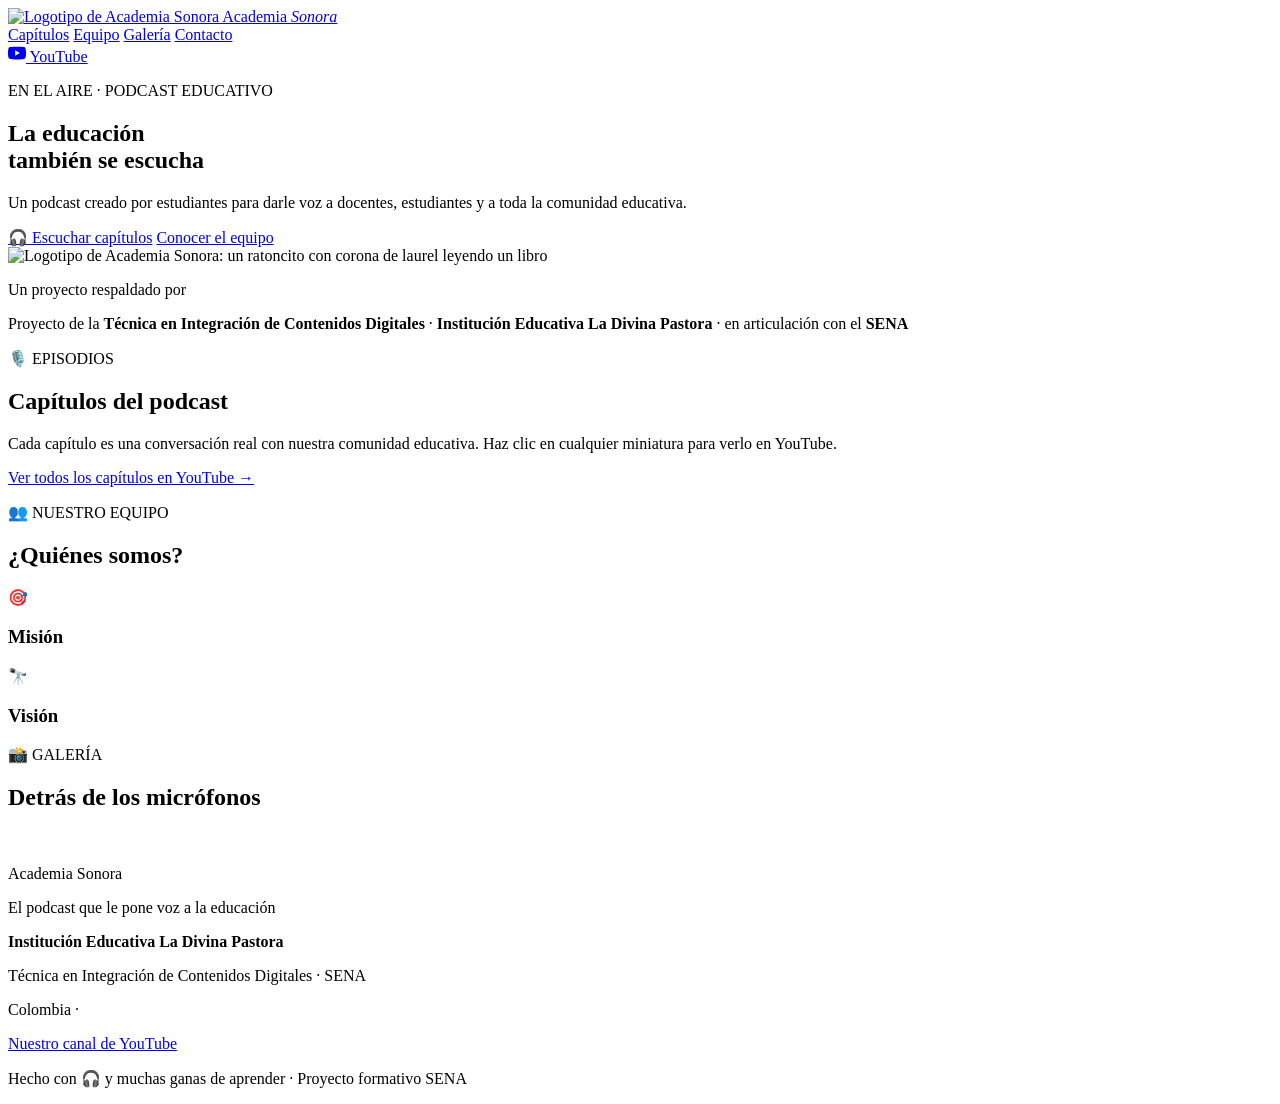
==== index.html @ 05c240a2 "Add files via upload" ====
<!DOCTYPE html>
<html lang="es">
<head>
  <meta charset="UTF-8">
  <meta name="viewport" content="width=device-width, initial-scale=1.0">
  <title>Academia Sonora — El podcast que le pone voz a la educación</title>
  <meta name="description" content="Academia Sonora es un podcast educativo creado por estudiantes de la Técnica en Integración de Contenidos Digitales (SENA) en la Institución Educativa La Divina Pastora. Entrevistas a docentes, estudiantes y comunidad educativa.">
  <meta name="keywords" content="podcast educativo, Academia Sonora, SENA, La Divina Pastora, educación, entrevistas, contenidos digitales">
  <meta name="author" content="Academia Sonora">
  <meta property="og:title" content="Academia Sonora — Podcast Educativo">
  <meta property="og:description" content="El podcast que le pone voz a la educación. Entrevistas a docentes, estudiantes y comunidad educativa.">
  <meta property="og:image" content="img/logos/logo-academia-sonora.jpeg">
  <meta property="og:type" content="website">
  <link rel="icon" type="image/jpeg" href="img/logos/logo-academia-sonora.jpeg">
  <link rel="preconnect" href="https://fonts.googleapis.com">
  <link rel="preconnect" href="https://fonts.gstatic.com" crossorigin>
  <link href="https://fonts.googleapis.com/css2?family=Fraunces:opsz,wght@9..144,500;9..144,700;9..144,900&family=Sora:wght@300;400;600;700&display=swap" rel="stylesheet">
  <link rel="stylesheet" href="css/styles.css">
</head>
<body>

  <!-- ===== BARRA DE NAVEGACIÓN ===== -->
  <header class="nav" id="inicio">
    <div class="nav__inner">
      <a class="nav__brand" href="#inicio">
        <img src="img/logos/logo-academia-sonora.jpeg" alt="Logotipo de Academia Sonora" class="nav__logo">
        <span class="nav__name">Academia <em>Sonora</em></span>
      </a>
      <nav class="nav__links" aria-label="Navegación principal">
        <a href="#capitulos">Capítulos</a>
        <a href="#equipo">Equipo</a>
        <a href="#galeria">Galería</a>
        <a href="#contacto">Contacto</a>
      </nav>
      <a class="btn btn--youtube" id="btn-youtube-nav" href="#" target="_blank" rel="noopener">
        <svg viewBox="0 0 24 24" width="18" height="18" aria-hidden="true"><path fill="currentColor" d="M23.5 6.2a3 3 0 0 0-2.1-2.1C19.5 3.5 12 3.5 12 3.5s-7.5 0-9.4.6A3 3 0 0 0 .5 6.2 31 31 0 0 0 0 12a31 31 0 0 0 .5 5.8 3 3 0 0 0 2.1 2.1c1.9.6 9.4.6 9.4.6s7.5 0 9.4-.6a3 3 0 0 0 2.1-2.1A31 31 0 0 0 24 12a31 31 0 0 0-.5-5.8zM9.5 15.6V8.4L15.8 12l-6.3 3.6z"/></svg>
        YouTube
      </a>
    </div>
  </header>

  <!-- ===== HERO / PORTADA ===== -->
  <section class="hero">
    <div class="hero__glow" aria-hidden="true"></div>
    <div class="hero__inner">
      <div class="hero__text">
        <p class="eyebrow"><span class="rec-dot" aria-hidden="true"></span> EN EL AIRE · PODCAST EDUCATIVO</p>
        <h1 class="hero__title">La educación<br>también <span class="hero__accent">se escucha</span></h1>
        <p class="hero__subtitle" id="hero-descripcion">
          Un podcast creado por estudiantes para darle voz a docentes, estudiantes y a toda la comunidad educativa.
        </p>
        <div class="hero__actions">
          <a class="btn btn--primary" href="#capitulos">🎧 Escuchar capítulos</a>
          <a class="btn btn--ghost" href="#equipo">Conocer el equipo</a>
        </div>
      </div>
      <div class="hero__logo-wrap">
        <div class="hero__ring" aria-hidden="true"></div>
        <img src="img/logos/logo-academia-sonora.jpeg" alt="Logotipo de Academia Sonora: un ratoncito con corona de laurel leyendo un libro" class="hero__logo">
      </div>
    </div>

    <!-- Firma visual: la onda sonora -->
    <div class="waveform" aria-hidden="true" id="waveform"></div>
  </section>

  <!-- ===== LOGOS INSTITUCIONALES ===== -->
  <section class="instituciones" aria-label="Instituciones que respaldan el proyecto">
    <p class="instituciones__label">Un proyecto respaldado por</p>
    <div class="instituciones__logos" id="logos-institucionales">
      <!-- Se cargan desde data/inicio.json. Sube los archivos a img/logos/ -->
    </div>
    <p class="instituciones__caption">
      Proyecto de la <strong>Técnica en Integración de Contenidos Digitales</strong> ·
      <strong>Institución Educativa La Divina Pastora</strong> · en articulación con el <strong>SENA</strong>
    </p>
  </section>

  <!-- ===== CAPÍTULOS ===== -->
  <section class="section" id="capitulos">
    <div class="section__head">
      <p class="eyebrow">🎙️ EPISODIOS</p>
      <h2 class="section__title">Capítulos del podcast</h2>
      <p class="section__lead">Cada capítulo es una conversación real con nuestra comunidad educativa. Haz clic en cualquier miniatura para verlo en YouTube.</p>
    </div>
    <div class="capitulos__grid" id="capitulos-grid">
      <!-- Tarjetas generadas desde data/capitulos.json -->
    </div>
    <div class="section__cta">
      <a class="btn btn--youtube btn--lg" id="btn-youtube-capitulos" href="#" target="_blank" rel="noopener">Ver todos los capítulos en YouTube →</a>
    </div>
  </section>

  <div class="divider" aria-hidden="true"></div>

  <!-- ===== EQUIPO ===== -->
  <section class="section" id="equipo">
    <div class="section__head">
      <p class="eyebrow">👥 NUESTRO EQUIPO</p>
      <h2 class="section__title">¿Quiénes somos?</h2>
      <p class="section__lead" id="quienes-somos-texto"></p>
    </div>

    <div class="mv__grid">
      <article class="mv__card">
        <div class="mv__icon" aria-hidden="true">🎯</div>
        <h3>Misión</h3>
        <p id="mision-texto"></p>
      </article>
      <article class="mv__card">
        <div class="mv__icon" aria-hidden="true">🔭</div>
        <h3>Visión</h3>
        <p id="vision-texto"></p>
      </article>
    </div>

    <div class="integrantes__grid" id="integrantes-grid">
      <!-- Tarjetas generadas desde data/equipo.json -->
    </div>
  </section>

  <div class="divider" aria-hidden="true"></div>

  <!-- ===== GALERÍA ===== -->
  <section class="section" id="galeria">
    <div class="section__head">
      <p class="eyebrow">📸 GALERÍA</p>
      <h2 class="section__title">Detrás de los micrófonos</h2>
      <p class="section__lead" id="galeria-descripcion"></p>
    </div>
    <div class="galeria__grid" id="galeria-grid">
      <!-- Fotos generadas desde data/galeria.json -->
    </div>
  </section>

  <!-- ===== PIE DE PÁGINA ===== -->
  <footer class="footer" id="contacto">
    <div class="footer__wave" aria-hidden="true"></div>
    <div class="footer__inner">
      <div class="footer__brand">
        <img src="img/logos/logo-academia-sonora.jpeg" alt="" class="footer__logo">
        <div>
          <p class="footer__name">Academia Sonora</p>
          <p class="footer__slogan">El podcast que le pone voz a la educación</p>
        </div>
      </div>
      <div class="footer__info">
        <p><strong>Institución Educativa La Divina Pastora</strong></p>
        <p>Técnica en Integración de Contenidos Digitales · SENA</p>
        <p>Colombia · <span id="anio-actual"></span></p>
      </div>
      <div class="footer__social">
        <a class="btn btn--youtube" id="btn-youtube-footer" href="#" target="_blank" rel="noopener">Nuestro canal de YouTube</a>
      </div>
    </div>
    <p class="footer__credits">Hecho con 🎧 y muchas ganas de aprender · Proyecto formativo SENA</p>
  </footer>

  <script src="js/main.js"></script>
</body>
</html>
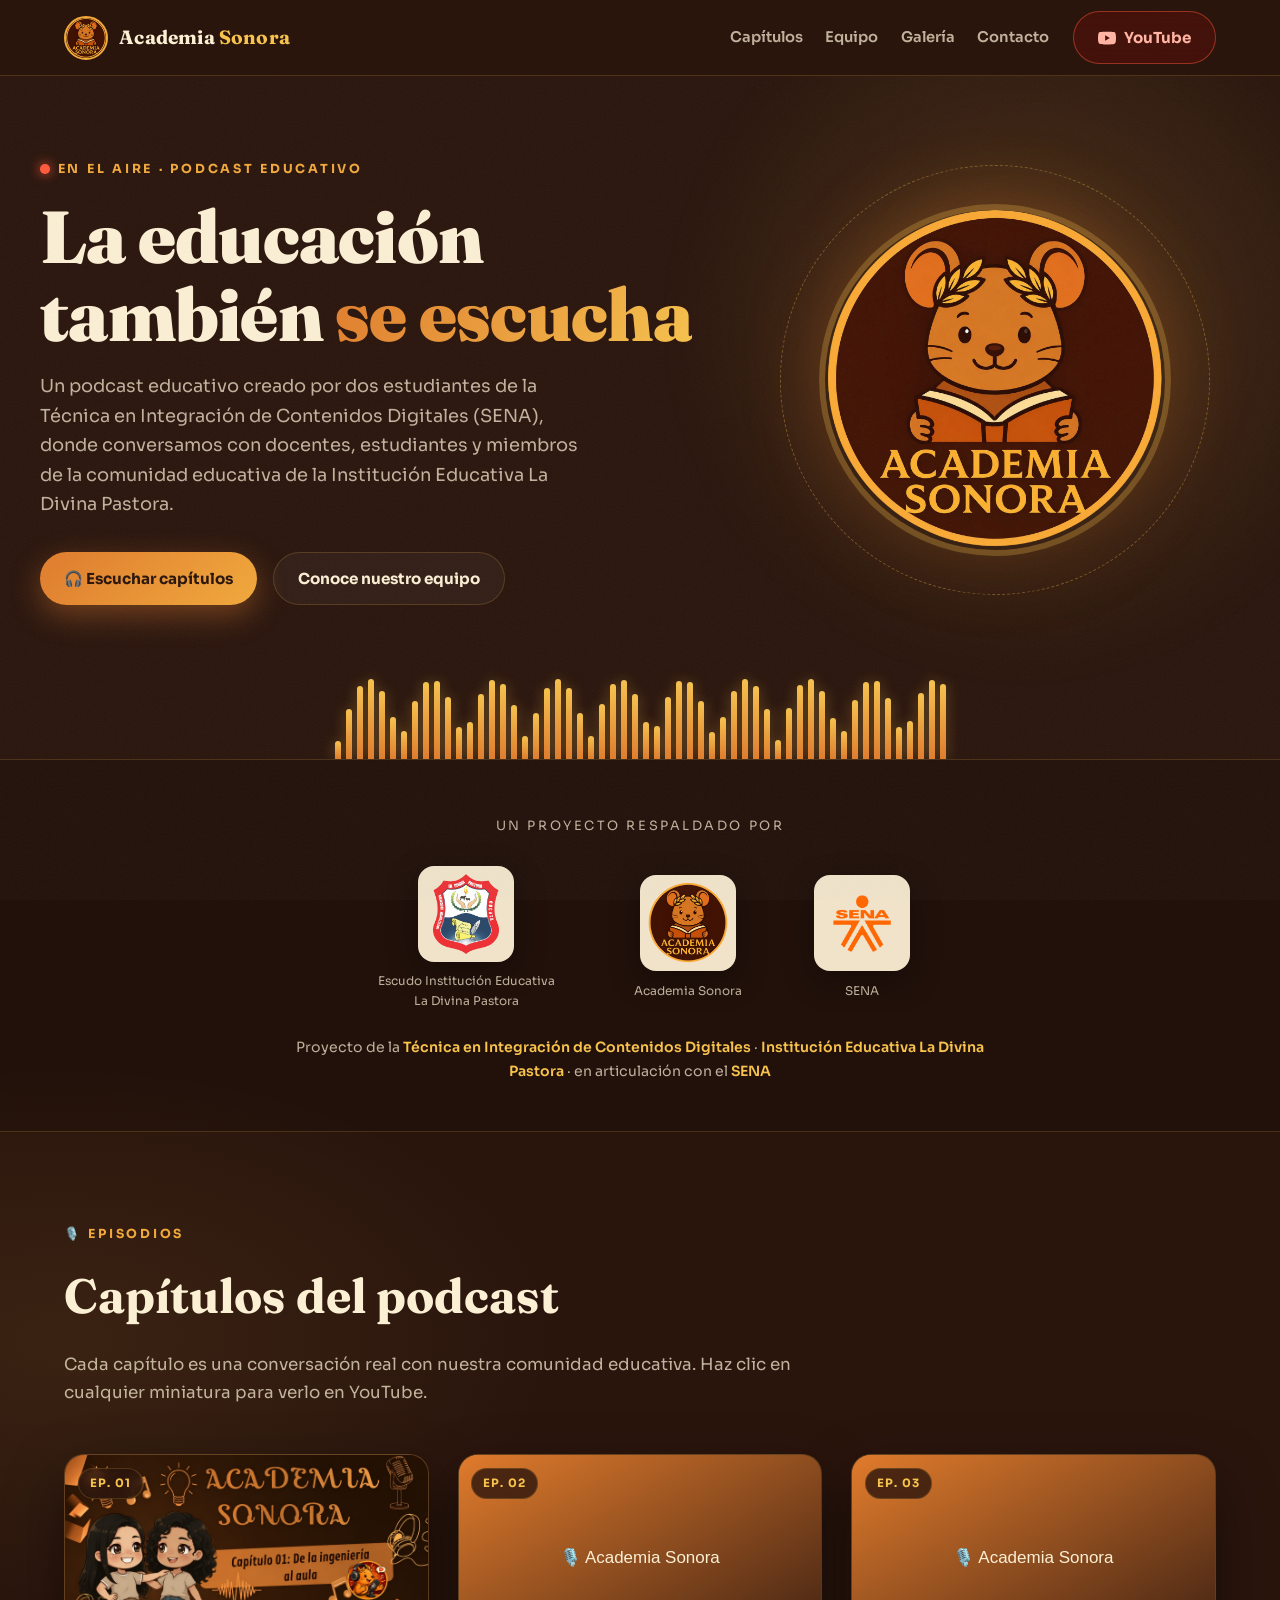
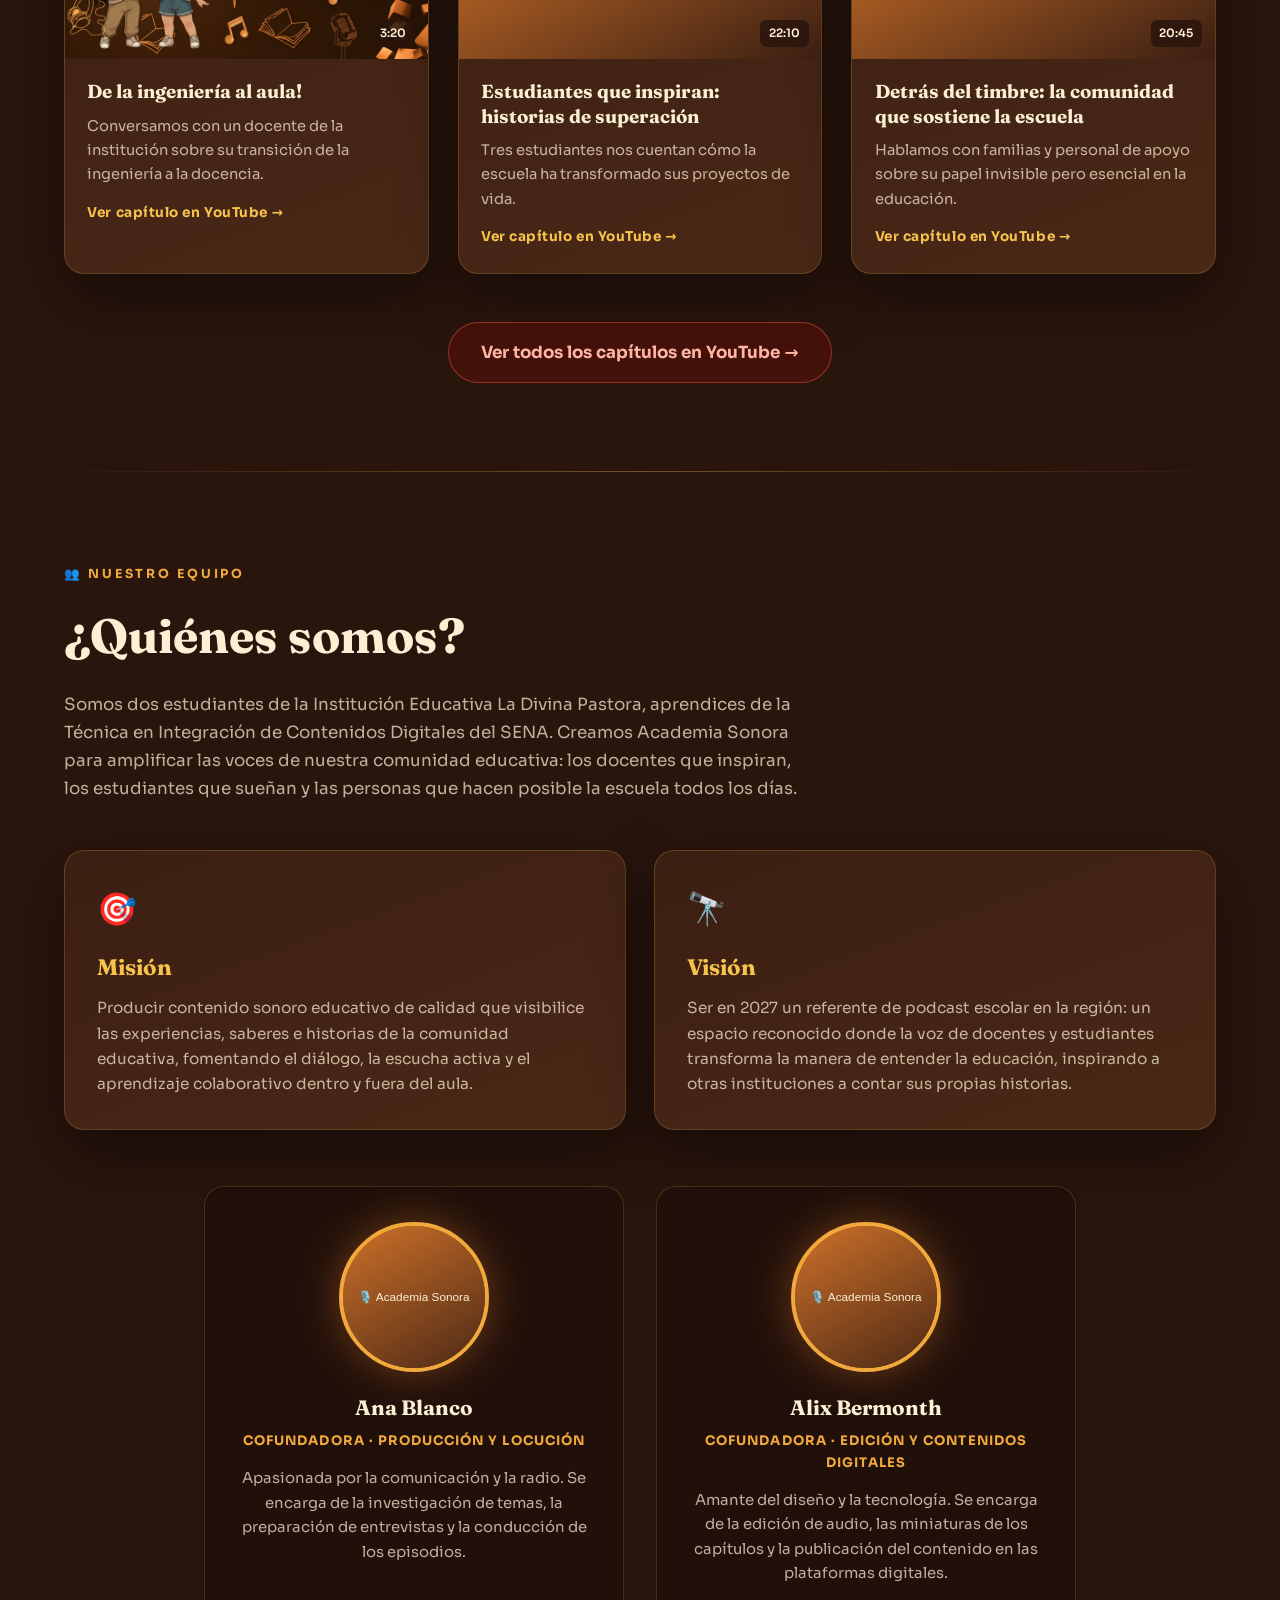
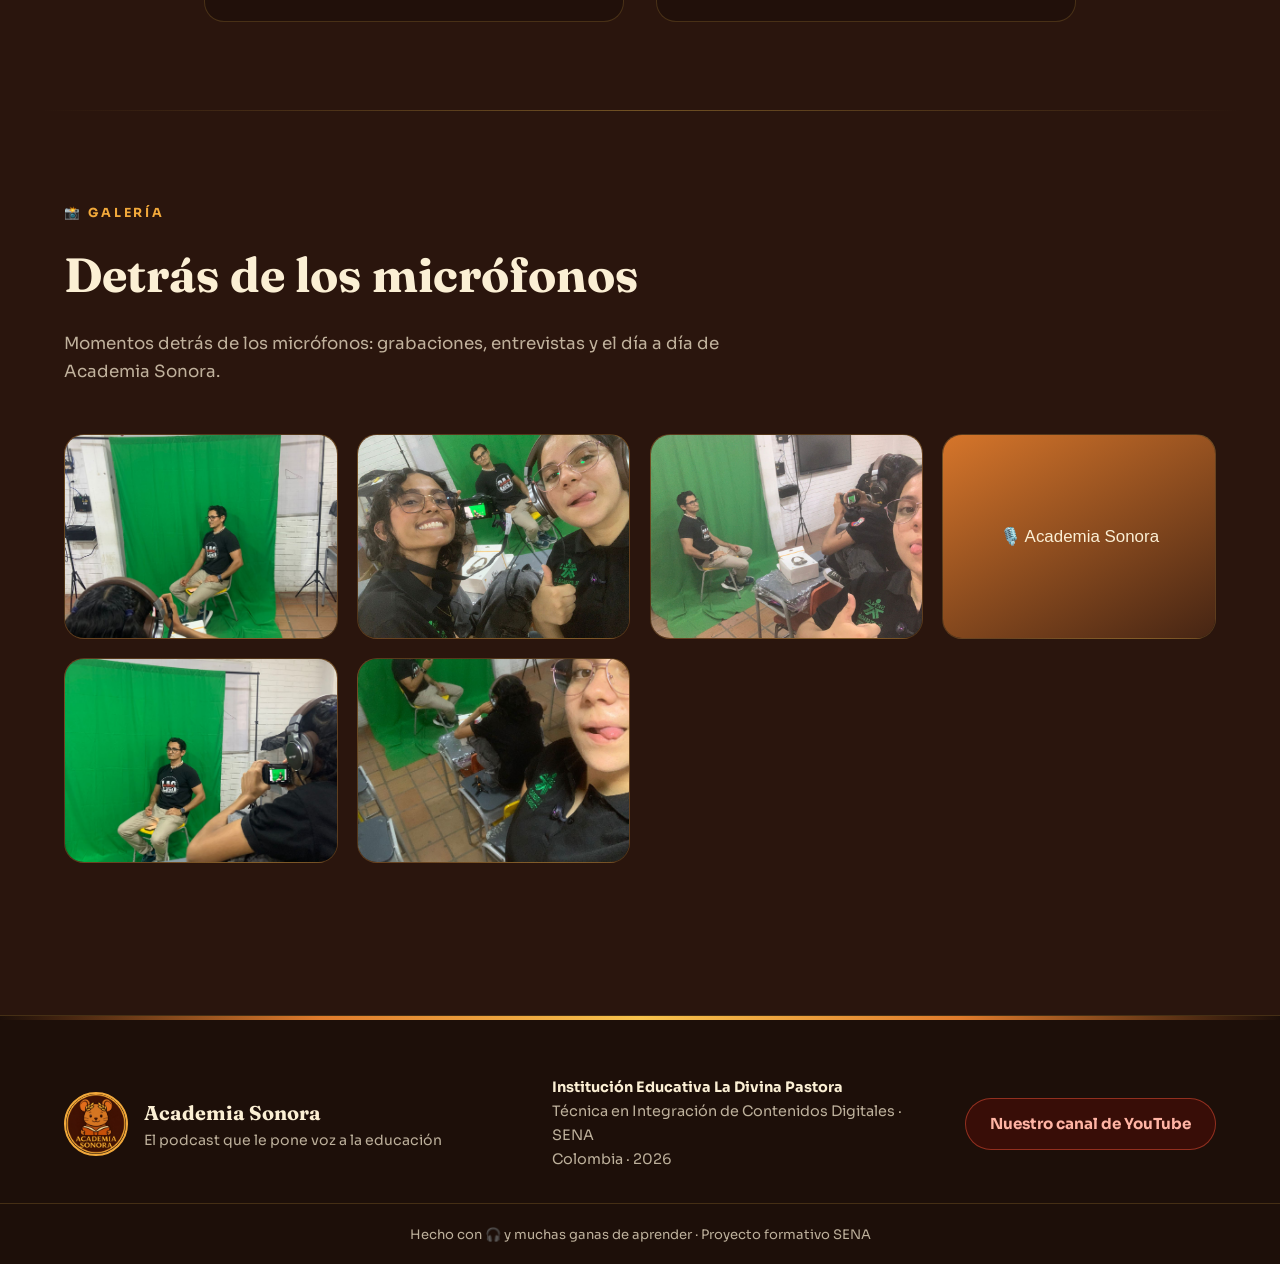
==== commit 2689d71b: "Cambia texto del botón a 'Conoce nuestro equipo'" ====
--- a/index.html
+++ b/index.html
@@ -51,7 +51,7 @@
         </p>
         <div class="hero__actions">
           <a class="btn btn--primary" href="#capitulos">🎧 Escuchar capítulos</a>
-          <a class="btn btn--ghost" href="#equipo">Conocer el equipo</a>
+          <a class="btn btn--ghost" href="#equipo">Conoce nuestro equipo</a>
         </div>
       </div>
       <div class="hero__logo-wrap">
--- a/css/styles.css
+++ b/css/styles.css
@@ -0,0 +1,662 @@
+/* ============================================================
+   ACADEMIA SONORA — Hoja de estilos
+   Paleta derivada del logotipo:
+   --tinta      #2A150D  (chocolate profundo, fondo)
+   --cacao      #3B1F12  (chocolate medio, tarjetas)
+   --naranja    #E07B2C  (naranja cálido, acentos)
+   --ambar      #F2A93B  (ámbar dorado, títulos)
+   --oro        #F7C34D  (oro claro, brillos)
+   --crema      #FBEFD4  (crema, texto principal)
+   ============================================================ */
+
+:root {
+  --tinta:   #2a150d;
+  --cacao:   #3b1f12;
+  --cacao-2: #4a2817;
+  --naranja: #e07b2c;
+  --ambar:   #f2a93b;
+  --oro:     #f7c34d;
+  --crema:   #fbefd4;
+  --crema-70: rgba(251, 239, 212, .72);
+  --borde:   rgba(247, 195, 77, .18);
+  --sombra:  0 24px 60px rgba(0, 0, 0, .45);
+  --radio:   1.25rem;
+  --fuente-display: "Fraunces", Georgia, serif;
+  --fuente-cuerpo:  "Sora", system-ui, sans-serif;
+}
+
+* { margin: 0; padding: 0; box-sizing: border-box; }
+
+html { scroll-behavior: smooth; }
+
+body {
+  font-family: var(--fuente-cuerpo);
+  background:
+    radial-gradient(1200px 600px at 80% -10%, rgba(224, 123, 44, .18), transparent 60%),
+    radial-gradient(900px 500px at 5% 30%, rgba(247, 195, 77, .08), transparent 55%),
+    var(--tinta);
+  color: var(--crema);
+  line-height: 1.65;
+  overflow-x: hidden;
+}
+
+/* Textura de grano sutil (hiperrealismo cálido) */
+body::before {
+  content: "";
+  position: fixed; inset: 0;
+  pointer-events: none;
+  z-index: 1;
+  opacity: .05;
+  background-image: url("data:image/svg+xml,%3Csvg xmlns='http://www.w3.org/2000/svg' width='140' height='140'%3E%3Cfilter id='n'%3E%3CfeTurbulence type='fractalNoise' baseFrequency='0.9' numOctaves='2'/%3E%3C/filter%3E%3Crect width='140' height='140' filter='url(%23n)' opacity='1'/%3E%3C/svg%3E");
+}
+
+img { max-width: 100%; display: block; }
+
+a { color: var(--oro); }
+
+:focus-visible {
+  outline: 3px solid var(--oro);
+  outline-offset: 3px;
+  border-radius: .4rem;
+}
+
+/* ===== Utilidades ===== */
+.eyebrow {
+  font-size: .78rem;
+  font-weight: 700;
+  letter-spacing: .22em;
+  color: var(--ambar);
+  text-transform: uppercase;
+  display: inline-flex;
+  align-items: center;
+  gap: .5rem;
+}
+
+.rec-dot {
+  width: .6rem; height: .6rem;
+  border-radius: 50%;
+  background: #ff5a3c;
+  box-shadow: 0 0 12px #ff5a3c;
+  animation: parpadeo 1.6s ease-in-out infinite;
+}
+
+@keyframes parpadeo { 50% { opacity: .25; } }
+
+.btn {
+  display: inline-flex;
+  align-items: center;
+  gap: .5rem;
+  padding: .8rem 1.5rem;
+  border-radius: 999px;
+  font-weight: 700;
+  font-size: .95rem;
+  text-decoration: none;
+  transition: transform .2s ease, box-shadow .2s ease, background .2s ease;
+}
+.btn:hover { transform: translateY(-2px); }
+
+.btn--primary {
+  background: linear-gradient(135deg, var(--naranja), var(--ambar));
+  color: var(--tinta);
+  box-shadow: 0 10px 30px rgba(224, 123, 44, .4);
+}
+.btn--primary:hover { box-shadow: 0 14px 36px rgba(247, 195, 77, .5); }
+
+.btn--ghost {
+  border: 1px solid var(--borde);
+  color: var(--crema);
+  background: rgba(255, 255, 255, .04);
+}
+
+.btn--youtube {
+  background: rgba(255, 0, 0, .12);
+  border: 1px solid rgba(255, 90, 60, .45);
+  color: #ffb4a4;
+}
+.btn--youtube:hover { background: rgba(255, 0, 0, .22); }
+
+.btn--lg { padding: 1rem 2rem; font-size: 1.05rem; }
+
+/* ===== Navegación ===== */
+.nav {
+  position: sticky; top: 0; z-index: 50;
+  background: rgba(42, 21, 13, .82);
+  backdrop-filter: blur(14px);
+  border-bottom: 1px solid var(--borde);
+}
+
+.nav__inner {
+  max-width: 1200px;
+  margin: 0 auto;
+  padding: .7rem 1.5rem;
+  display: flex;
+  align-items: center;
+  gap: 1.5rem;
+}
+
+.nav__brand {
+  display: flex; align-items: center; gap: .7rem;
+  text-decoration: none; color: var(--crema);
+}
+
+.nav__logo {
+  width: 44px; height: 44px;
+  border-radius: 50%;
+  border: 2px solid var(--ambar);
+  object-fit: cover;
+}
+
+.nav__name {
+  font-family: var(--fuente-display);
+  font-weight: 700;
+  font-size: 1.2rem;
+  letter-spacing: .01em;
+}
+.nav__name em { color: var(--oro); font-style: normal; }
+
+.nav__links {
+  display: flex; gap: 1.4rem;
+  margin-left: auto;
+}
+.nav__links a {
+  color: var(--crema-70);
+  text-decoration: none;
+  font-size: .92rem;
+  font-weight: 600;
+}
+.nav__links a:hover { color: var(--oro); }
+
+/* ===== Hero ===== */
+.hero {
+  position: relative;
+  padding: 5rem 1.5rem 0;
+  overflow: hidden;
+}
+
+.hero__glow {
+  position: absolute;
+  top: -20%; right: -10%;
+  width: 60vw; height: 60vw;
+  max-width: 800px; max-height: 800px;
+  background: radial-gradient(circle, rgba(247, 195, 77, .16), transparent 65%);
+  filter: blur(20px);
+  pointer-events: none;
+}
+
+.hero__inner {
+  position: relative;
+  max-width: 1200px;
+  margin: 0 auto;
+  display: grid;
+  grid-template-columns: 1.15fr .85fr;
+  align-items: center;
+  gap: 3rem;
+  padding-bottom: 4rem;
+}
+
+.hero__title {
+  font-family: var(--fuente-display);
+  font-weight: 900;
+  font-size: clamp(2.6rem, 6vw, 4.6rem);
+  line-height: 1.05;
+  margin: 1rem 0 1.2rem;
+  letter-spacing: -.01em;
+}
+
+.hero__accent {
+  background: linear-gradient(120deg, var(--naranja), var(--oro));
+  -webkit-background-clip: text;
+  background-clip: text;
+  color: transparent;
+}
+
+.hero__subtitle {
+  color: var(--crema-70);
+  font-size: 1.12rem;
+  max-width: 34rem;
+  margin-bottom: 2rem;
+}
+
+.hero__actions { display: flex; flex-wrap: wrap; gap: 1rem; }
+
+.hero__logo-wrap {
+  position: relative;
+  display: grid;
+  place-items: center;
+}
+
+.hero__logo {
+  width: min(340px, 70vw);
+  border-radius: 50%;
+  box-shadow:
+    0 0 0 6px rgba(247, 195, 77, .25),
+    0 0 80px rgba(224, 123, 44, .45),
+    var(--sombra);
+  animation: flotar 6s ease-in-out infinite;
+}
+
+.hero__ring {
+  position: absolute;
+  width: min(430px, 86vw);
+  aspect-ratio: 1;
+  border-radius: 50%;
+  border: 1px dashed rgba(247, 195, 77, .35);
+  animation: girar 40s linear infinite;
+}
+
+@keyframes flotar { 50% { transform: translateY(-14px); } }
+@keyframes girar { to { transform: rotate(360deg); } }
+
+/* ===== Firma visual: la onda sonora ===== */
+.waveform {
+  display: flex;
+  align-items: flex-end;
+  justify-content: center;
+  gap: 5px;
+  height: 90px;
+  padding: 0 1rem;
+  mask-image: linear-gradient(to right, transparent, black 12%, black 88%, transparent);
+  -webkit-mask-image: linear-gradient(to right, transparent, black 12%, black 88%, transparent);
+}
+
+.waveform span {
+  width: 6px;
+  border-radius: 4px 4px 0 0;
+  background: linear-gradient(to top, var(--naranja), var(--oro));
+  animation: ecualizador 1.4s ease-in-out infinite;
+  transform-origin: bottom;
+  box-shadow: 0 0 14px rgba(247, 195, 77, .35);
+}
+
+@keyframes ecualizador {
+  0%, 100% { transform: scaleY(.35); }
+  50%       { transform: scaleY(1); }
+}
+
+/* ===== Logos institucionales ===== */
+.instituciones {
+  text-align: center;
+  padding: 3.5rem 1.5rem 3rem;
+  border-top: 1px solid var(--borde);
+  border-bottom: 1px solid var(--borde);
+  background: rgba(0, 0, 0, .18);
+}
+
+.instituciones__label {
+  font-size: .8rem;
+  letter-spacing: .2em;
+  text-transform: uppercase;
+  color: var(--crema-70);
+  margin-bottom: 1.8rem;
+}
+
+.instituciones__logos {
+  display: flex;
+  justify-content: center;
+  align-items: center;
+  gap: clamp(1.5rem, 6vw, 4.5rem);
+  flex-wrap: wrap;
+  margin-bottom: 1.6rem;
+}
+
+.instituciones__logos figure {
+  display: grid;
+  gap: .6rem;
+  justify-items: center;
+}
+
+.instituciones__logos img {
+  height: 96px; width: 96px;
+  object-fit: contain;
+  border-radius: 1rem;
+  background: rgba(251, 239, 212, .95);
+  padding: .5rem;
+  box-shadow: 0 10px 30px rgba(0, 0, 0, .35);
+  transition: transform .25s ease;
+}
+.instituciones__logos img:hover { transform: scale(1.06); }
+
+.instituciones__logos figcaption {
+  font-size: .75rem;
+  color: var(--crema-70);
+  max-width: 12rem;
+}
+
+/* Marcador de posición si aún no se sube el logo */
+.logo-pendiente {
+  height: 96px; width: 96px;
+  display: grid; place-items: center;
+  border: 2px dashed rgba(247, 195, 77, .4);
+  border-radius: 1rem;
+  color: var(--ambar);
+  font-size: .65rem;
+  text-align: center;
+  padding: .4rem;
+  line-height: 1.3;
+  white-space: pre-line;
+}
+
+.instituciones__caption { font-size: .88rem; color: var(--crema-70); max-width: 46rem; margin: 0 auto; }
+.instituciones__caption strong { color: var(--oro); font-weight: 600; }
+
+/* ===== Secciones ===== */
+.section {
+  max-width: 1200px;
+  margin: 0 auto;
+  padding: 5.5rem 1.5rem;
+}
+
+.section__head { max-width: 46rem; margin-bottom: 3rem; }
+
+.section__title {
+  font-family: var(--fuente-display);
+  font-weight: 700;
+  font-size: clamp(2rem, 4.5vw, 3rem);
+  margin: .6rem 0 1rem;
+}
+
+.section__lead { color: var(--crema-70); font-size: 1.05rem; }
+
+.section__cta { text-align: center; margin-top: 3rem; }
+
+.divider {
+  height: 1px;
+  max-width: 1200px;
+  margin: 0 auto;
+  background: linear-gradient(to right, transparent, rgba(247, 195, 77, .35), transparent);
+}
+
+/* ===== Capítulos ===== */
+.capitulos__grid {
+  display: grid;
+  grid-template-columns: repeat(auto-fill, minmax(300px, 1fr));
+  gap: 1.8rem;
+}
+
+.capitulo {
+  background: linear-gradient(160deg, var(--cacao), var(--cacao-2));
+  border: 1px solid var(--borde);
+  border-radius: var(--radio);
+  overflow: hidden;
+  text-decoration: none;
+  color: var(--crema);
+  display: flex;
+  flex-direction: column;
+  box-shadow: var(--sombra);
+  transition: transform .25s ease, border-color .25s ease;
+}
+
+.capitulo:hover {
+  transform: translateY(-6px);
+  border-color: rgba(247, 195, 77, .5);
+}
+
+.capitulo__thumb {
+  position: relative;
+  aspect-ratio: 16 / 9;
+  overflow: hidden;
+  background:
+    radial-gradient(circle at 30% 30%, rgba(247, 195, 77, .35), transparent 60%),
+    linear-gradient(135deg, var(--naranja), var(--cacao));
+}
+
+.capitulo__thumb img {
+  width: 100%; height: 100%;
+  object-fit: cover;
+  transition: transform .35s ease;
+}
+.capitulo:hover .capitulo__thumb img { transform: scale(1.05); }
+
+.capitulo__play {
+  position: absolute; inset: 0;
+  display: grid; place-items: center;
+  background: rgba(42, 21, 13, .25);
+  opacity: 0;
+  transition: opacity .25s ease;
+}
+.capitulo:hover .capitulo__play, .capitulo:focus-visible .capitulo__play { opacity: 1; }
+
+.capitulo__play span {
+  width: 64px; height: 64px;
+  border-radius: 50%;
+  display: grid; place-items: center;
+  background: linear-gradient(135deg, var(--naranja), var(--oro));
+  color: var(--tinta);
+  font-size: 1.5rem;
+  box-shadow: 0 0 40px rgba(247, 195, 77, .8);
+}
+
+.capitulo__num {
+  position: absolute; top: .8rem; left: .8rem;
+  background: rgba(42, 21, 13, .8);
+  border: 1px solid var(--borde);
+  color: var(--oro);
+  font-size: .72rem;
+  font-weight: 700;
+  letter-spacing: .12em;
+  padding: .3rem .7rem;
+  border-radius: 999px;
+  backdrop-filter: blur(6px);
+}
+
+.capitulo__dur {
+  position: absolute; bottom: .8rem; right: .8rem;
+  background: rgba(42, 21, 13, .85);
+  color: var(--crema);
+  font-size: .72rem;
+  font-weight: 600;
+  padding: .25rem .55rem;
+  border-radius: .4rem;
+}
+
+.capitulo__body { padding: 1.3rem 1.4rem 1.5rem; display: grid; gap: .55rem; }
+
+.capitulo__title {
+  font-family: var(--fuente-display);
+  font-size: 1.18rem;
+  font-weight: 700;
+  line-height: 1.3;
+}
+
+.capitulo__desc { color: var(--crema-70); font-size: .92rem; }
+
+.capitulo__link {
+  margin-top: .4rem;
+  color: var(--oro);
+  font-weight: 700;
+  font-size: .85rem;
+  letter-spacing: .04em;
+}
+
+/* ===== Equipo ===== */
+.mv__grid {
+  display: grid;
+  grid-template-columns: repeat(auto-fit, minmax(290px, 1fr));
+  gap: 1.8rem;
+  margin-bottom: 3.5rem;
+}
+
+.mv__card {
+  background: linear-gradient(160deg, var(--cacao), var(--cacao-2));
+  border: 1px solid var(--borde);
+  border-radius: var(--radio);
+  padding: 2rem;
+  box-shadow: var(--sombra);
+}
+
+.mv__icon { font-size: 2rem; margin-bottom: .8rem; }
+
+.mv__card h3 {
+  font-family: var(--fuente-display);
+  color: var(--oro);
+  font-size: 1.4rem;
+  margin-bottom: .6rem;
+}
+
+.mv__card p { color: var(--crema-70); font-size: .96rem; }
+
+.integrantes__grid {
+  display: grid;
+  grid-template-columns: repeat(auto-fit, minmax(290px, 420px));
+  justify-content: center;
+  gap: 2rem;
+}
+
+.integrante {
+  text-align: center;
+  background: rgba(0, 0, 0, .2);
+  border: 1px solid var(--borde);
+  border-radius: var(--radio);
+  padding: 2.2rem 1.8rem;
+  transition: transform .25s ease, border-color .25s ease;
+}
+.integrante:hover { transform: translateY(-5px); border-color: rgba(247, 195, 77, .5); }
+
+.integrante__foto {
+  width: 150px; height: 150px;
+  border-radius: 50%;
+  object-fit: cover;
+  margin: 0 auto 1.2rem;
+  border: 4px solid var(--ambar);
+  box-shadow: 0 0 40px rgba(224, 123, 44, .4);
+  background: linear-gradient(135deg, var(--naranja), var(--cacao));
+}
+
+.integrante h3 {
+  font-family: var(--fuente-display);
+  font-size: 1.3rem;
+}
+
+.integrante__rol {
+  color: var(--ambar);
+  font-size: .82rem;
+  font-weight: 700;
+  letter-spacing: .08em;
+  text-transform: uppercase;
+  margin: .3rem 0 .9rem;
+}
+
+.integrante__desc { color: var(--crema-70); font-size: .93rem; }
+
+/* ===== Galería ===== */
+.galeria__grid {
+  display: grid;
+  grid-template-columns: repeat(auto-fill, minmax(260px, 1fr));
+  gap: 1.2rem;
+}
+
+.galeria__item {
+  position: relative;
+  border-radius: var(--radio);
+  overflow: hidden;
+  aspect-ratio: 4 / 3;
+  border: 1px solid var(--borde);
+  background:
+    radial-gradient(circle at 70% 20%, rgba(247, 195, 77, .3), transparent 55%),
+    linear-gradient(150deg, var(--cacao-2), var(--tinta));
+}
+
+.galeria__item img {
+  width: 100%; height: 100%;
+  object-fit: cover;
+  transition: transform .4s ease;
+}
+.galeria__item:hover img { transform: scale(1.07); }
+
+.galeria__caption {
+  position: absolute; inset: auto 0 0 0;
+  padding: 2.2rem 1.2rem .9rem;
+  background: linear-gradient(to top, rgba(42, 21, 13, .95), transparent);
+  transform: translateY(30%);
+  opacity: 0;
+  transition: transform .3s ease, opacity .3s ease;
+}
+.galeria__item:hover .galeria__caption,
+.galeria__item:focus-within .galeria__caption {
+  transform: none; opacity: 1;
+}
+
+.galeria__caption strong { display: block; font-family: var(--fuente-display); color: var(--oro); }
+.galeria__caption span { font-size: .82rem; color: var(--crema-70); }
+
+/* ===== Avisos (JSON no cargado) ===== */
+.aviso-datos {
+  grid-column: 1 / -1;
+  text-align: center;
+  border: 1px dashed rgba(247, 195, 77, .45);
+  border-radius: var(--radio);
+  padding: 2rem;
+  color: var(--ambar);
+  font-size: .92rem;
+}
+
+/* ===== Pie de página ===== */
+.footer {
+  position: relative;
+  margin-top: 4rem;
+  background: rgba(0, 0, 0, .3);
+  border-top: 1px solid var(--borde);
+}
+
+.footer__wave {
+  height: 4px;
+  background: linear-gradient(to right, transparent, var(--naranja), var(--oro), var(--naranja), transparent);
+}
+
+.footer__inner {
+  max-width: 1200px;
+  margin: 0 auto;
+  padding: 3.5rem 1.5rem 2rem;
+  display: grid;
+  grid-template-columns: 1.2fr 1fr auto;
+  gap: 2.5rem;
+  align-items: center;
+}
+
+.footer__brand { display: flex; align-items: center; gap: 1rem; }
+
+.footer__logo {
+  width: 64px; height: 64px;
+  border-radius: 50%;
+  border: 2px solid var(--ambar);
+}
+
+.footer__name { font-family: var(--fuente-display); font-weight: 700; font-size: 1.25rem; }
+.footer__slogan { color: var(--crema-70); font-size: .88rem; }
+.footer__info { color: var(--crema-70); font-size: .9rem; }
+.footer__info strong { color: var(--crema); }
+
+.footer__credits {
+  text-align: center;
+  padding: 1.2rem;
+  border-top: 1px solid var(--borde);
+  color: var(--crema-70);
+  font-size: .82rem;
+}
+
+/* ===== Responsive ===== */
+@media (max-width: 900px) {
+  .hero__inner { grid-template-columns: 1fr; text-align: center; }
+  .hero__text { order: 2; }
+  .hero__logo-wrap { order: 1; }
+  .hero__subtitle { margin-inline: auto; }
+  .hero__actions { justify-content: center; }
+  .section__head { text-align: center; margin-inline: auto; }
+  .footer__inner { grid-template-columns: 1fr; text-align: center; justify-items: center; }
+  .footer__brand { flex-direction: column; }
+}
+
+@media (max-width: 720px) {
+  .nav__links { display: none; }
+  .nav__inner { justify-content: space-between; }
+}
+
+/* ===== Accesibilidad: movimiento reducido ===== */
+@media (prefers-reduced-motion: reduce) {
+  html { scroll-behavior: auto; }
+  *, *::before, *::after {
+    animation-duration: .01ms !important;
+    animation-iteration-count: 1 !important;
+    transition-duration: .01ms !important;
+  }
+}
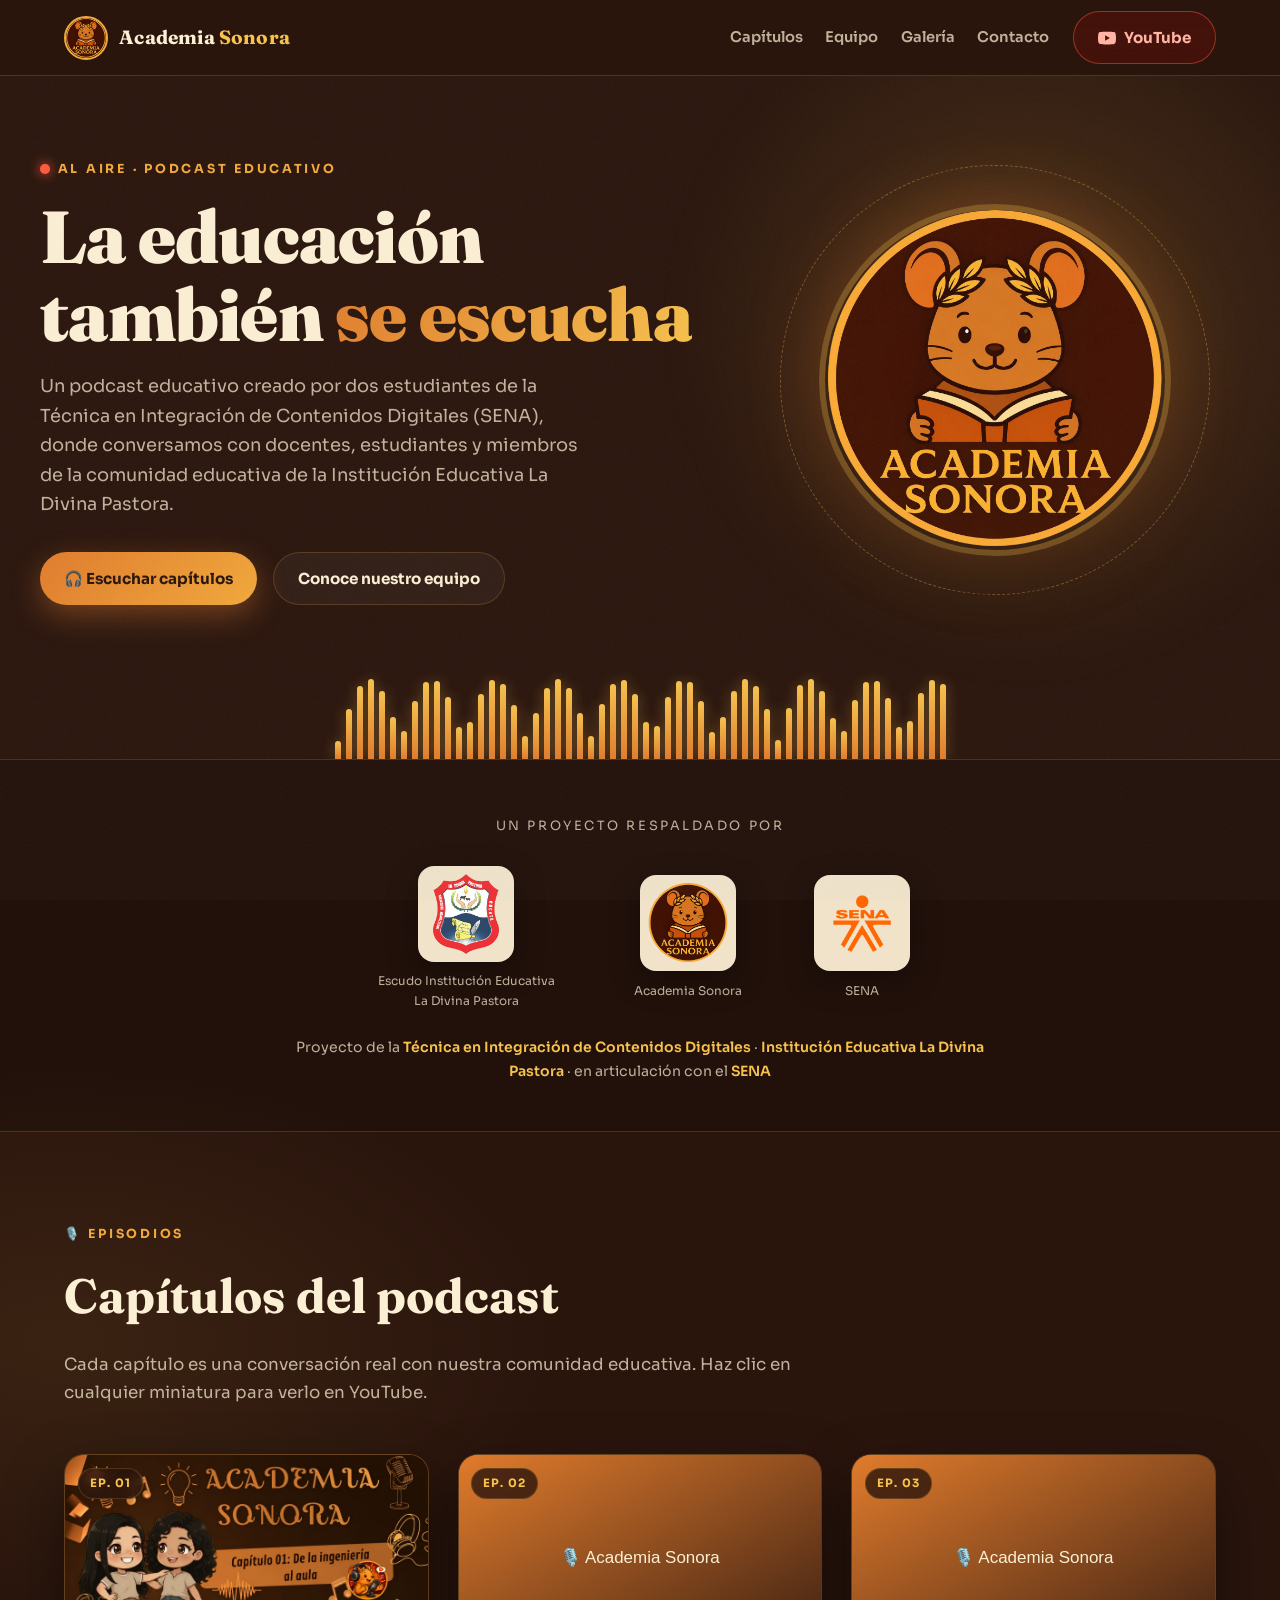
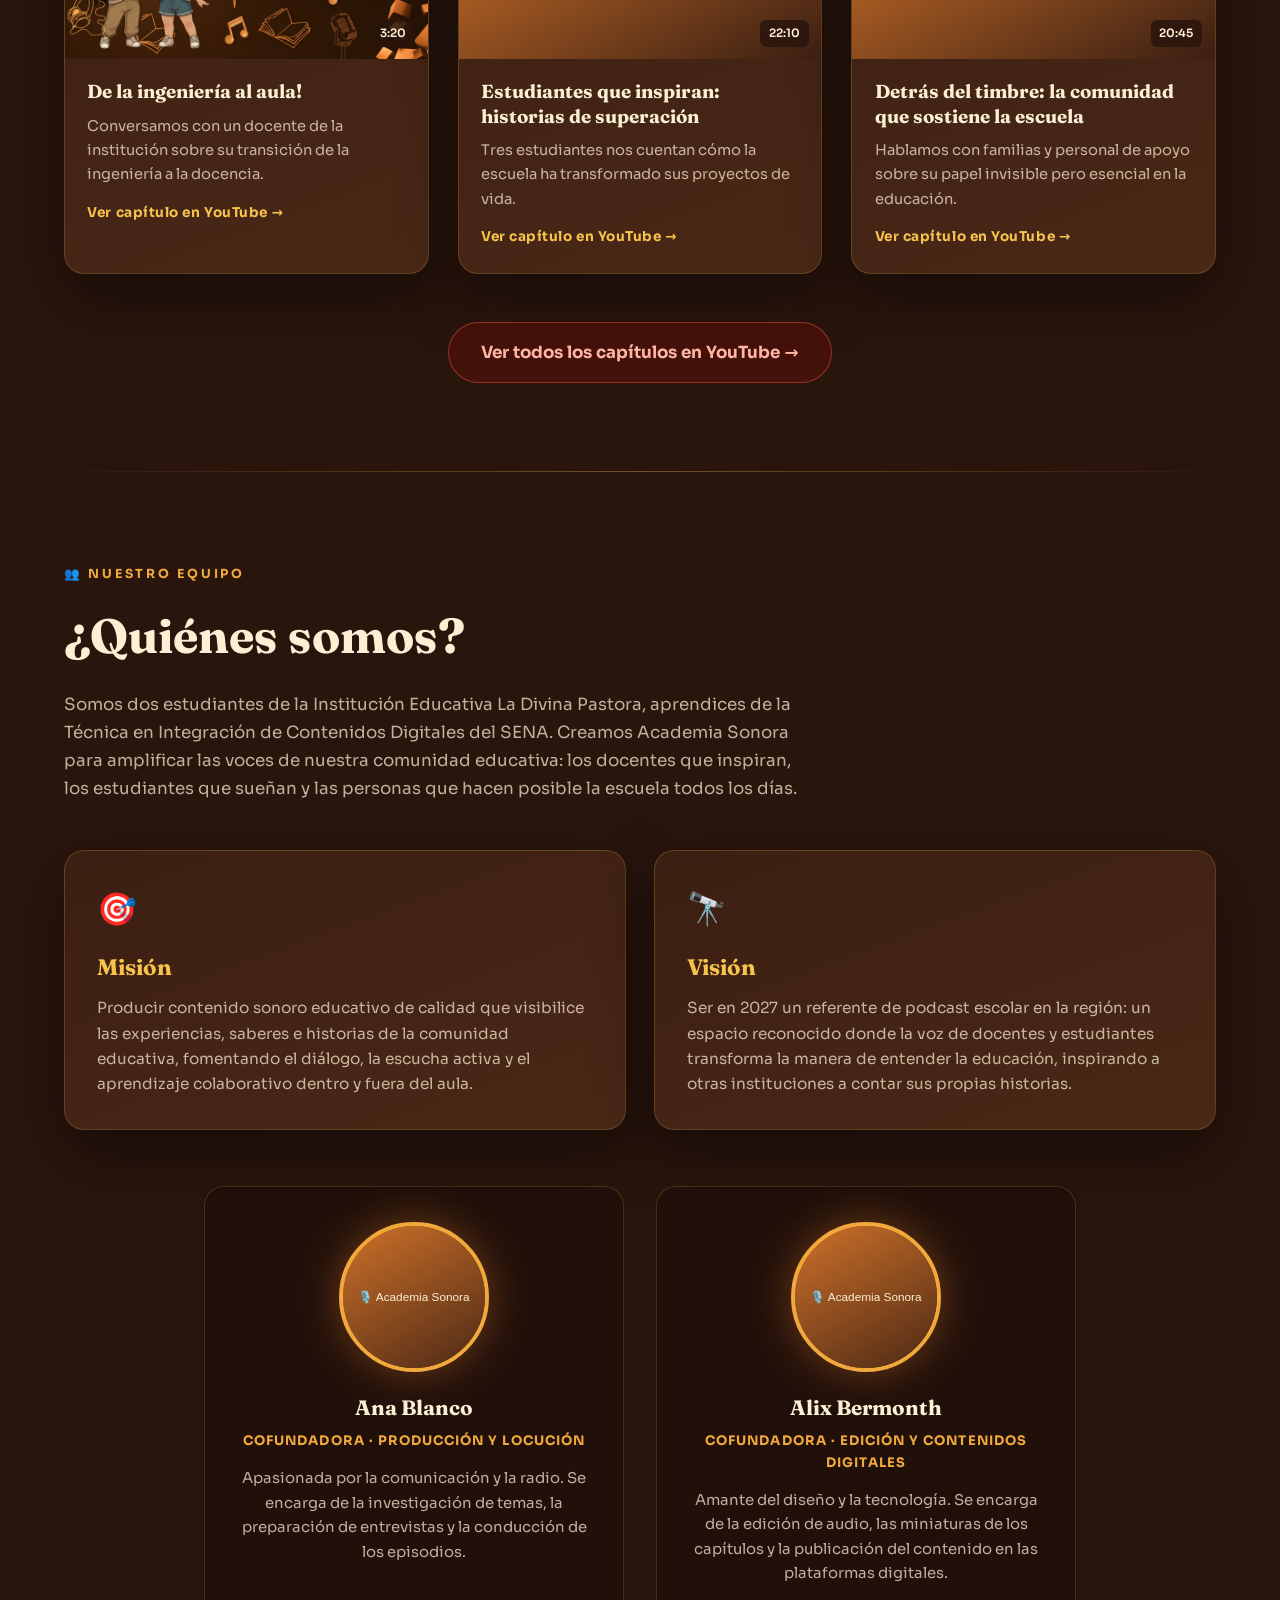
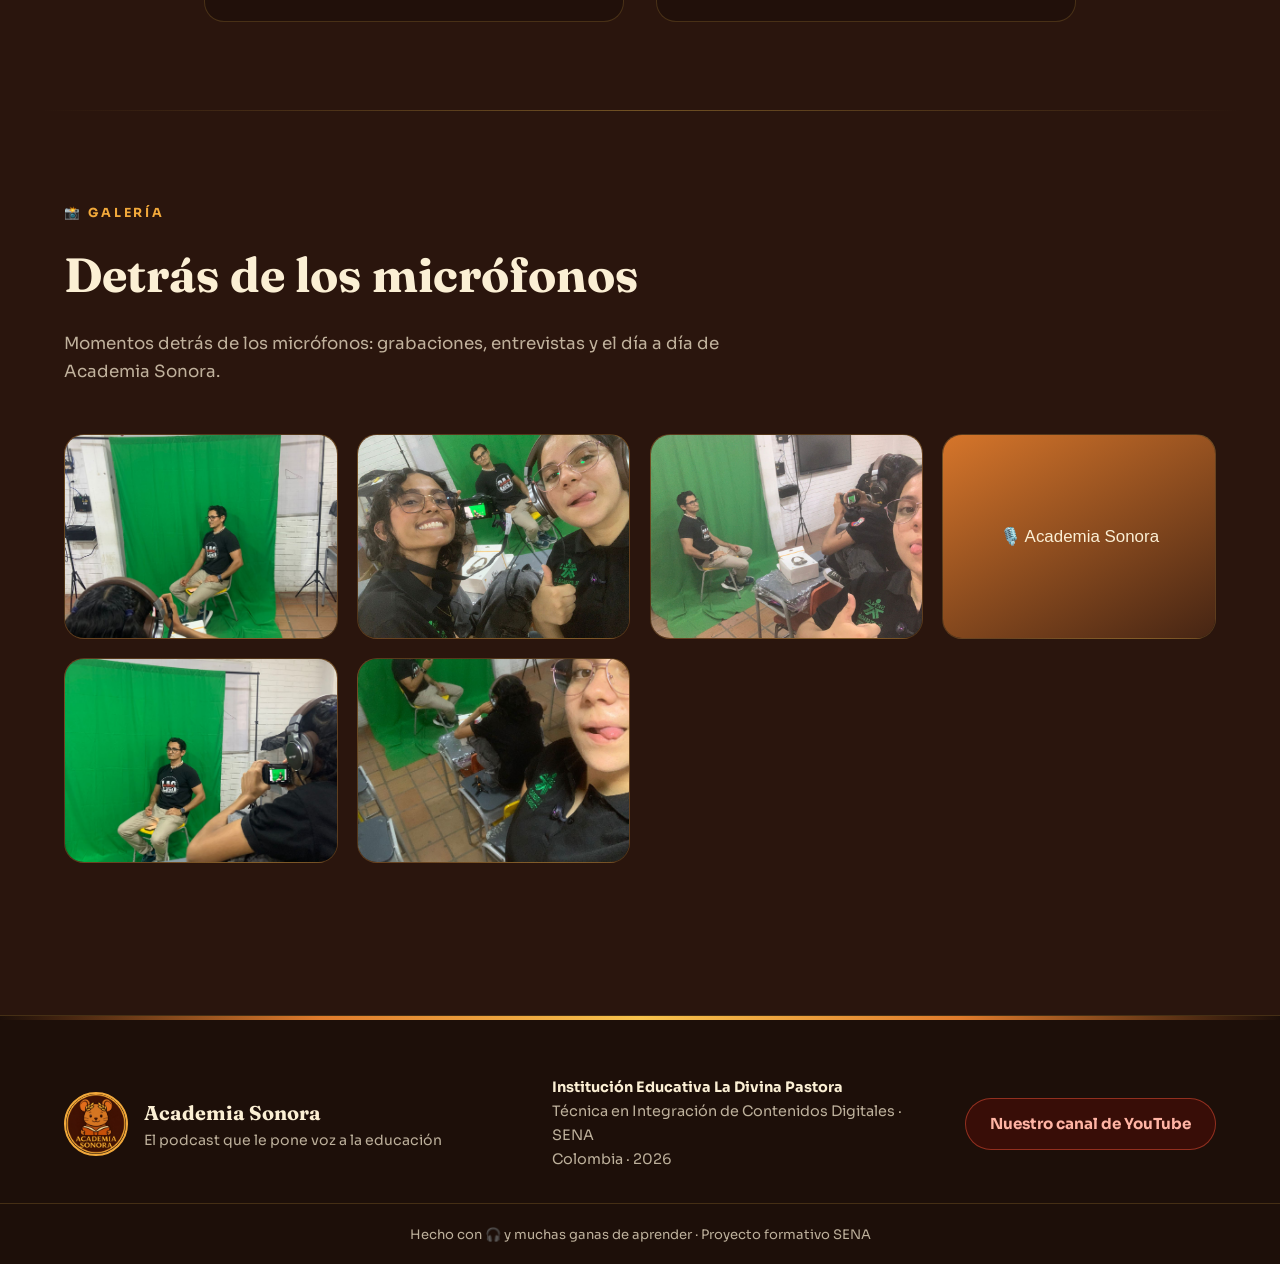
==== commit 8ee66d01: "Cambia 'EN EL AIRE' a 'AL AIRE'" ====
--- a/index.html
+++ b/index.html
@@ -44,7 +44,7 @@
     <div class="hero__glow" aria-hidden="true"></div>
     <div class="hero__inner">
       <div class="hero__text">
-        <p class="eyebrow"><span class="rec-dot" aria-hidden="true"></span> EN EL AIRE · PODCAST EDUCATIVO</p>
+        <p class="eyebrow"><span class="rec-dot" aria-hidden="true"></span> AL AIRE · PODCAST EDUCATIVO</p>
         <h1 class="hero__title">La educación<br>también <span class="hero__accent">se escucha</span></h1>
         <p class="hero__subtitle" id="hero-descripcion">
           Un podcast creado por estudiantes para darle voz a docentes, estudiantes y a toda la comunidad educativa.
